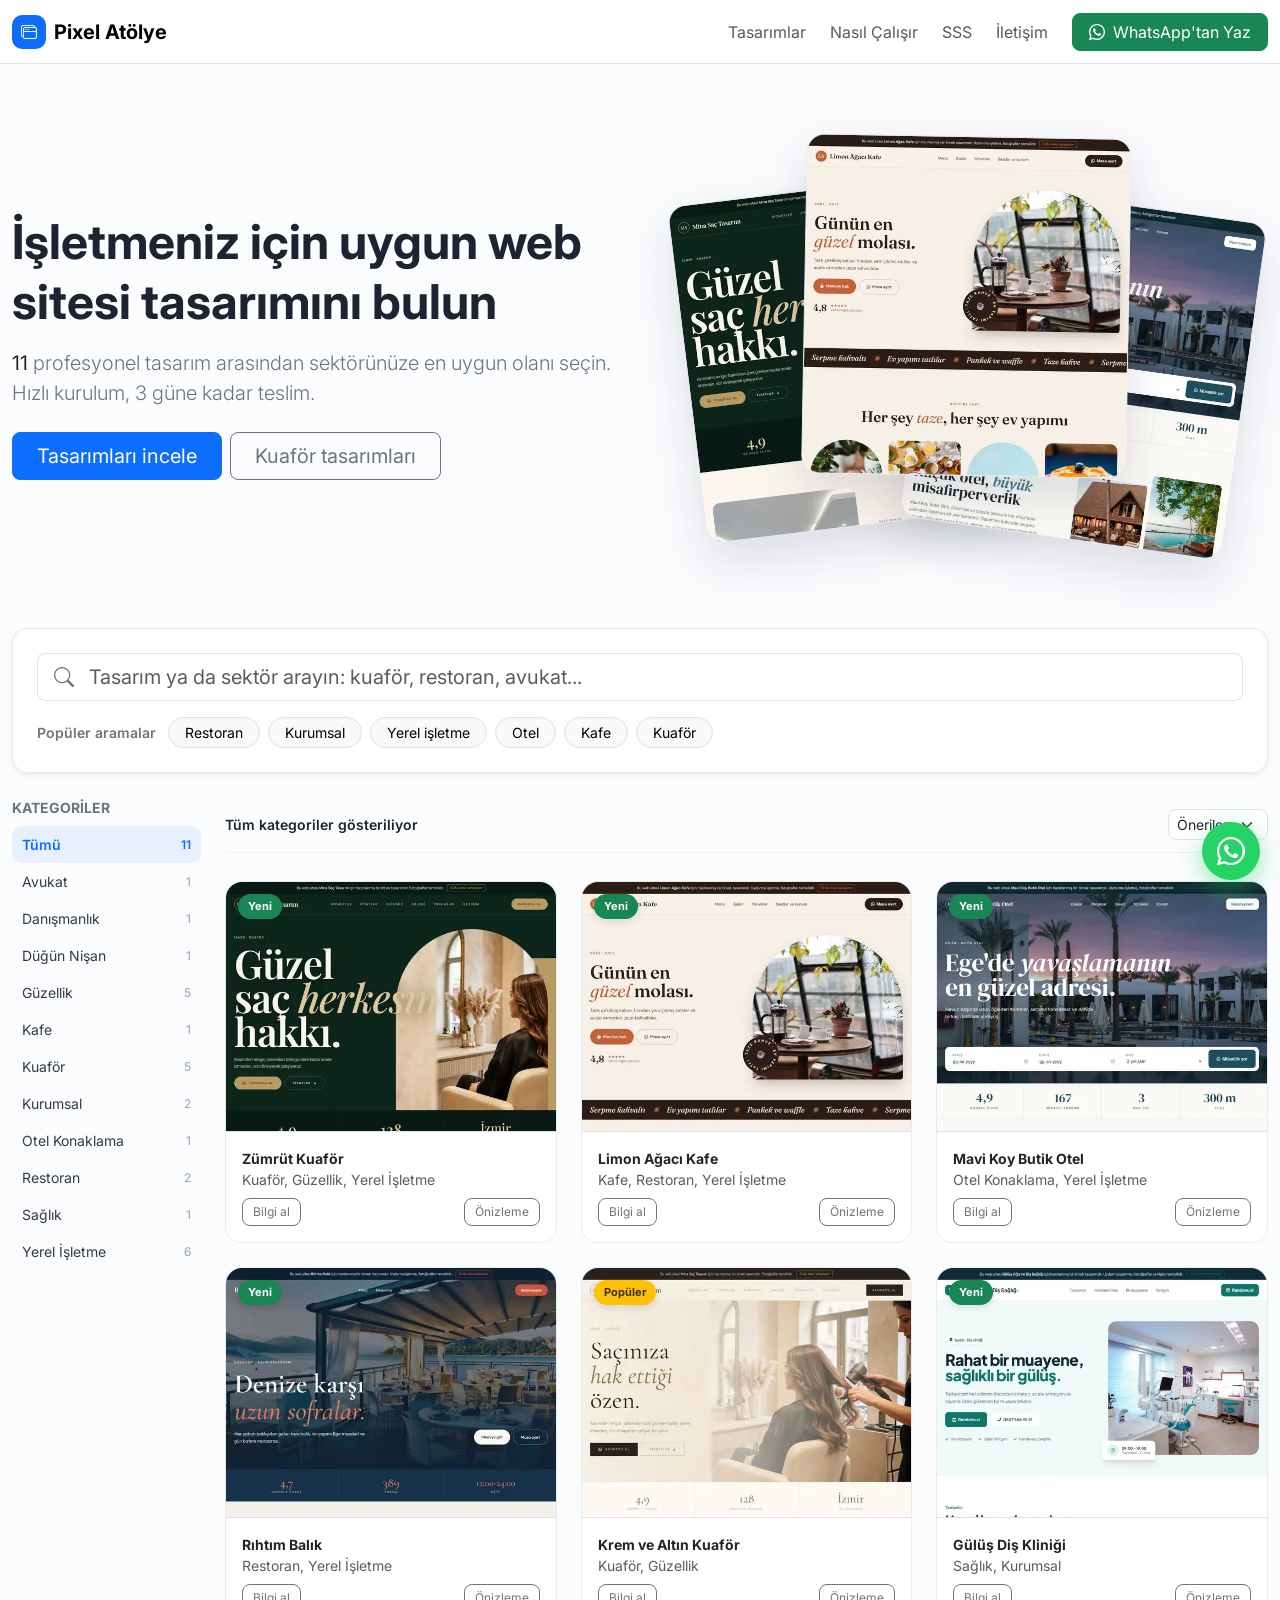
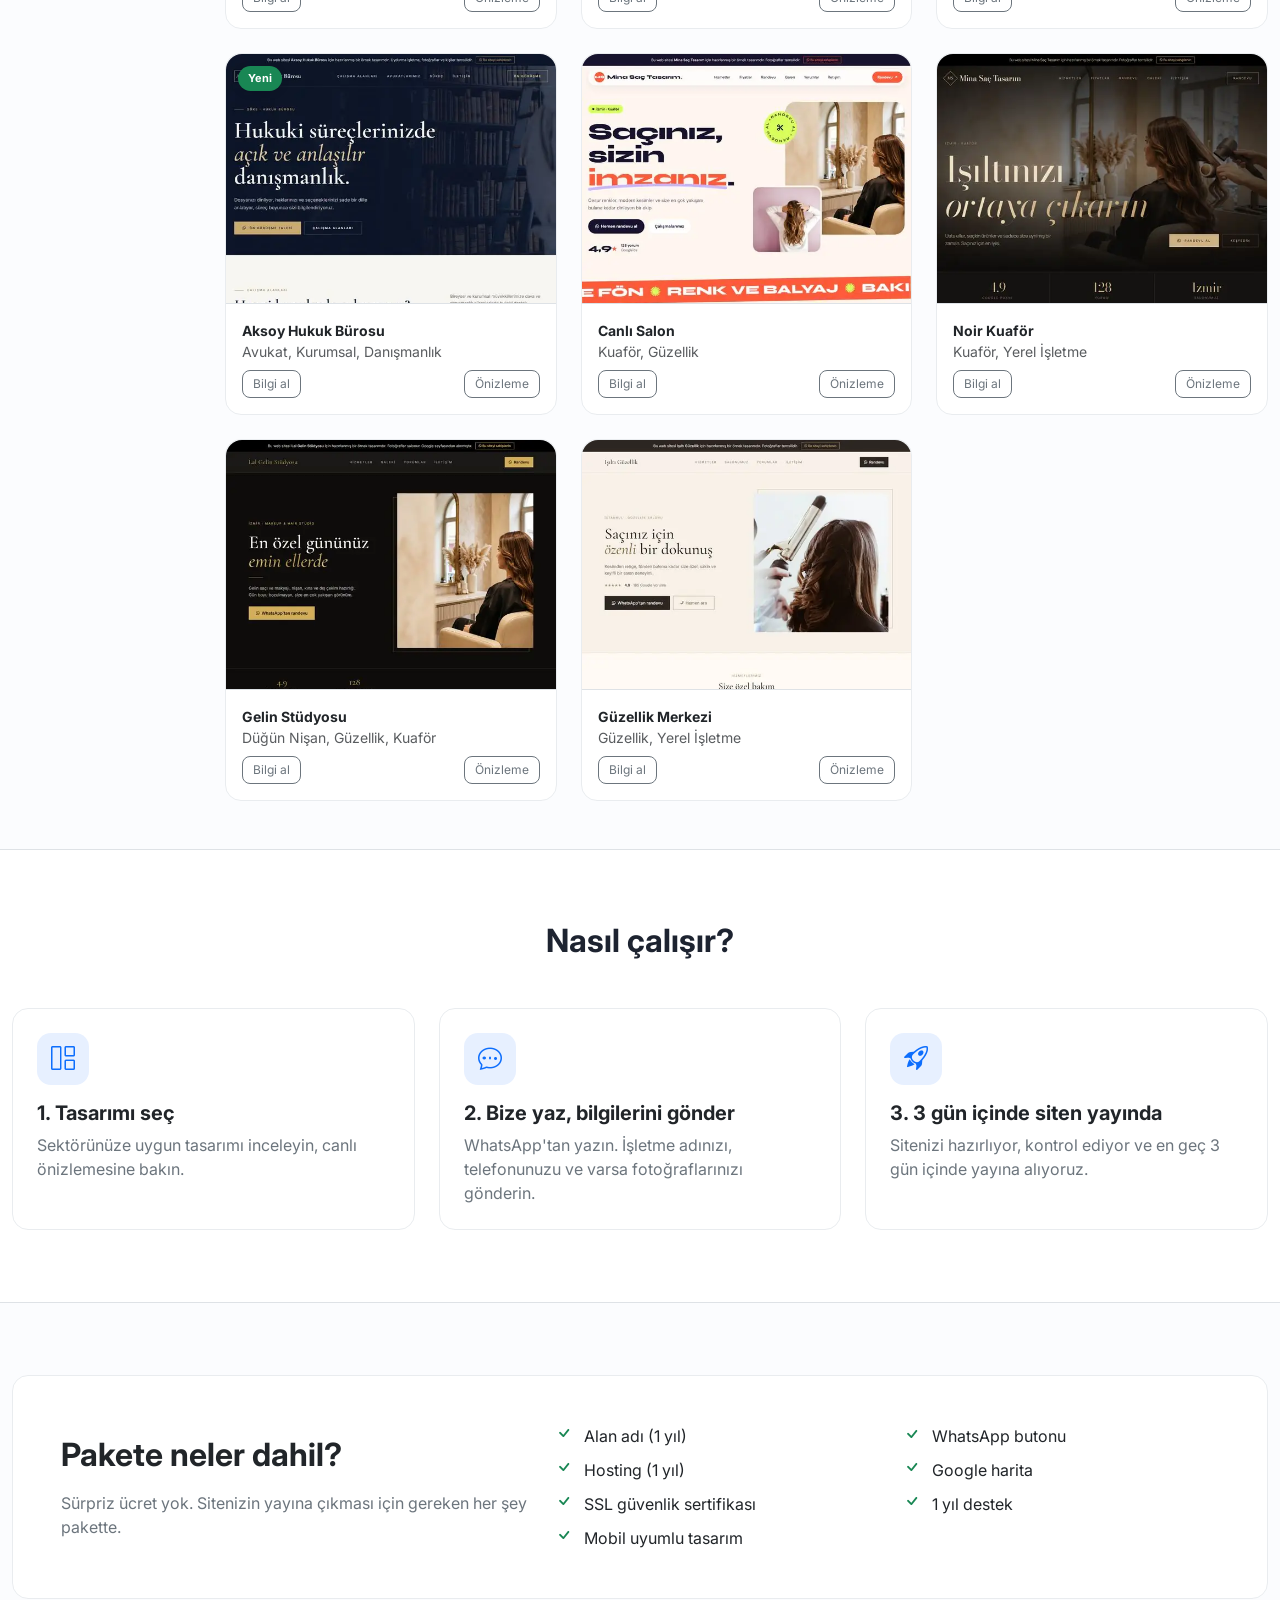
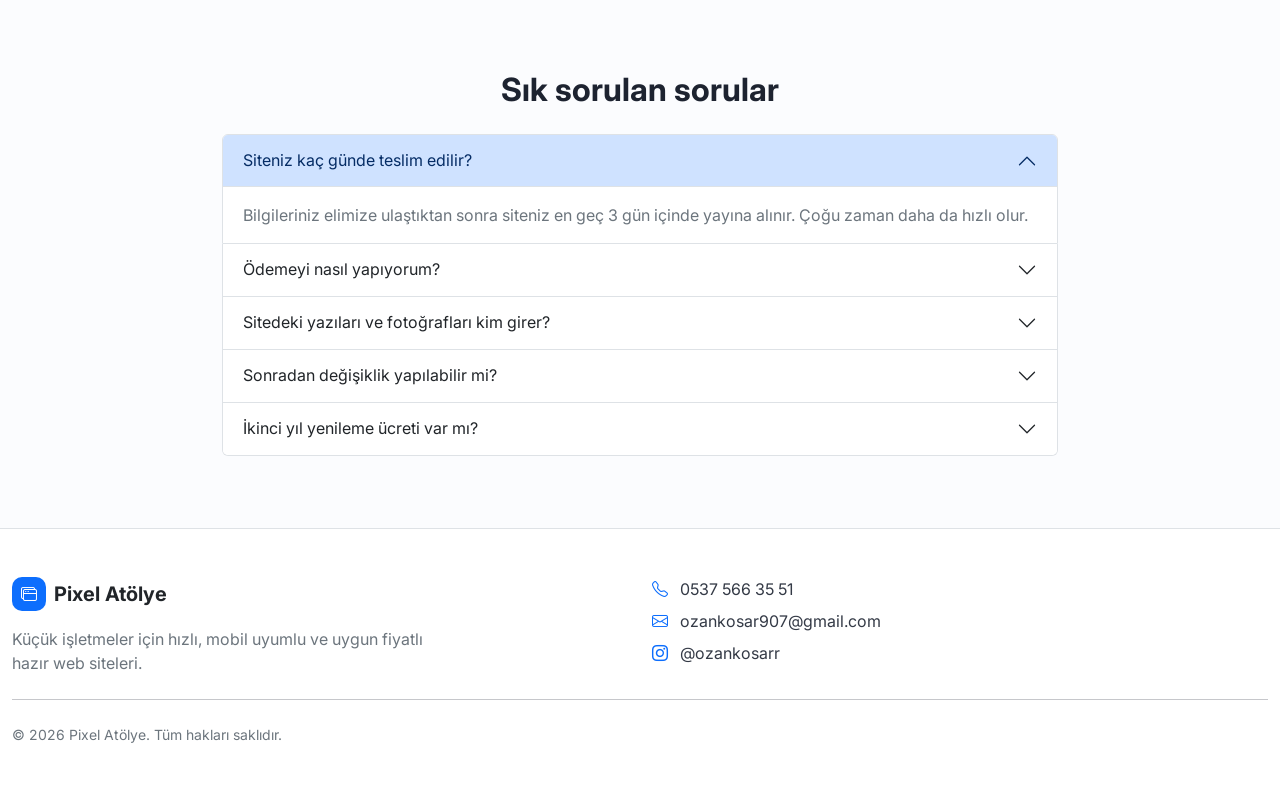
==== index.html @ 872833fd "Pixel Atölye vitrin sayfası Co-Authored-By: Claude Opus 5.5 <noreply@anthropic.com>" ====
<!DOCTYPE html>
<html lang="tr">
<head>
    <meta charset="UTF-8">
    <meta name="viewport" content="width=device-width, initial-scale=1">
    <title>Hazır Web Sitesi Tasarımları</title>
    <meta name="description" content="İşletmeniz için hazır web sitesi tasarımları. Sektörünüze uygun tasarımı seçin, 3 gün içinde siteniz yayında.">
    <link rel="icon" href="data:image/svg+xml,%3Csvg xmlns=%27http://www.w3.org/2000/svg%27 viewBox=%270 0 32 32%27%3E%3Crect width=%2732%27 height=%2732%27 rx=%279%27 fill=%27%230d6efd%27/%3E%3Crect x=%277%27 y=%279%27 width=%2718%27 height=%2714%27 rx=%272%27 fill=%27none%27 stroke=%27white%27 stroke-width=%272.5%27/%3E%3C/svg%3E">
    <link rel="preconnect" href="https://fonts.googleapis.com">
    <link href="https://fonts.googleapis.com/css2?family=Inter:wght@400;500;600;700;800&display=swap" rel="stylesheet">
    <link href="https://cdn.jsdelivr.net/npm/bootstrap@5.3.3/dist/css/bootstrap.min.css" rel="stylesheet">
    <link href="https://cdn.jsdelivr.net/npm/bootstrap-icons@1.11.3/font/bootstrap-icons.min.css" rel="stylesheet">
    <link href="style.css" rel="stylesheet">
</head>
<body>

    <!-- 1) ÜST MENÜ -->
    <nav class="navbar navbar-expand-lg bg-white border-bottom sticky-top ust-menu">
        <div class="container-xxl">
            <a class="navbar-brand d-flex align-items-center gap-2 fw-bold" href="#">
                <span class="logo-kutu"><i class="bi bi-window-stack"></i></span>
                <span data-ayar="markaAdi">Pixel Atölye</span>
            </a>
            <button class="navbar-toggler border-0" type="button" data-bs-toggle="collapse" data-bs-target="#menu" aria-label="Menüyü aç">
                <span class="navbar-toggler-icon"></span>
            </button>
            <div class="collapse navbar-collapse" id="menu">
                <ul class="navbar-nav ms-auto align-items-lg-center gap-lg-2">
                    <li class="nav-item"><a class="nav-link" href="#tasarimlar">Tasarımlar</a></li>
                    <li class="nav-item"><a class="nav-link" href="#nasil-calisir">Nasıl Çalışır</a></li>
                    <li class="nav-item"><a class="nav-link" href="#sss">SSS</a></li>
                    <li class="nav-item"><a class="nav-link" href="#iletisim">İletişim</a></li>
                    <li class="nav-item ms-lg-2 my-2 my-lg-0">
                        <a class="btn btn-success rounded-3 px-3" data-whatsapp="Merhaba, web sitesi hakkında bilgi almak istiyorum." target="_blank" rel="noopener">
                            <i class="bi bi-whatsapp me-1"></i> WhatsApp'tan Yaz
                        </a>
                    </li>
                </ul>
            </div>
        </div>
    </nav>

    <!-- 2) HERO -->
    <header class="hero py-5">
        <div class="container-xxl py-lg-4">
            <div class="row align-items-center g-5">
                <div class="col-lg-6">
                    <h1 class="display-5 fw-bolder lh-sm mb-3">İşletmeniz için uygun web sitesi tasarımını bulun</h1>
                    <p class="lead text-secondary mb-4">
                        <strong class="text-dark" id="tasarim-sayisi">0</strong> profesyonel tasarım arasından sektörünüze en uygun olanı seçin. Hızlı kurulum, 3 güne kadar teslim.
                    </p>
                    <div class="d-flex flex-wrap gap-2">
                        <a href="#tasarimlar" class="btn btn-primary btn-lg rounded-3 px-4">Tasarımları incele</a>
                        <button type="button" class="btn btn-outline-secondary btn-lg rounded-3 px-4" data-kategori-sec="Kuaför">Kuaför tasarımları</button>
                    </div>
                </div>
                <div class="col-lg-6">
                    <!-- Kolaj: ilk 3 tasarımın görseli JS ile dolar -->
                    <div class="kolaj" id="kolaj" aria-hidden="true">
                        <div class="kolaj-kart k1"><img alt=""></div>
                        <div class="kolaj-kart k2"><img alt=""></div>
                        <div class="kolaj-kart k3"><img alt=""></div>
                    </div>
                </div>
            </div>
        </div>
    </header>

    <!-- 3) ARAMA + POPÜLER ARAMALAR -->
    <section class="container-xxl mb-4">
        <div class="card rounded-4 border-light-subtle shadow-sm">
            <div class="card-body p-3 p-md-4">
                <div class="input-group input-group-lg">
                    <span class="input-group-text bg-white border-end-0"><i class="bi bi-search text-secondary"></i></span>
                    <input type="search" id="arama" class="form-control border-start-0 ps-0" placeholder="Tasarım ya da sektör arayın: kuaför, restoran, avukat..." autocomplete="off">
                </div>
                <div class="d-flex flex-wrap align-items-center gap-2 mt-3">
                    <span class="small text-secondary fw-semibold me-1">Popüler aramalar</span>
                    <button type="button" class="btn btn-sm btn-light border rounded-pill px-3" data-kategori-sec="Restoran">Restoran</button>
                    <button type="button" class="btn btn-sm btn-light border rounded-pill px-3" data-kategori-sec="Kurumsal">Kurumsal</button>
                    <button type="button" class="btn btn-sm btn-light border rounded-pill px-3" data-kategori-sec="Yerel İşletme">Yerel işletme</button>
                    <button type="button" class="btn btn-sm btn-light border rounded-pill px-3" data-kategori-sec="Otel Konaklama">Otel</button>
                    <button type="button" class="btn btn-sm btn-light border rounded-pill px-3" data-kategori-sec="Kafe">Kafe</button>
                    <button type="button" class="btn btn-sm btn-light border rounded-pill px-3" data-kategori-sec="Kuaför">Kuaför</button>
                </div>
            </div>
        </div>
    </section>

    <!-- 4) KATEGORİ MENÜSÜ + KARTLAR -->
    <main id="tasarimlar" class="container-xxl pb-5">
        <div class="row g-4">
            <!-- Masaüstü kategori listesi -->
            <aside class="col-lg-2 d-none d-lg-block">
                <div class="kategori-yan">
                    <p class="small fw-bold text-uppercase text-secondary mb-2">Kategoriler</p>
                    <div class="list-group list-group-flush kategori-listesi" id="kategori-listesi"></div>
                </div>
            </aside>

            <div class="col-lg-10">
                <!-- Sabit üst bar -->
                <div class="sonuc-bar d-flex flex-wrap align-items-center justify-content-between gap-2">
                    <div class="d-flex align-items-center gap-2">
                        <button type="button" class="btn btn-sm btn-outline-secondary rounded-3 d-lg-none" data-bs-toggle="modal" data-bs-target="#kategori-modal">
                            <i class="bi bi-funnel me-1"></i> Kategorileri göster
                        </button>
                        <span class="fw-semibold small" id="sonuc-yazi">Tüm kategoriler gösteriliyor</span>
                    </div>
                    <select id="siralama" class="form-select form-select-sm w-auto rounded-3" aria-label="Sıralama">
                        <option value="onerilen">Önerilen</option>
                        <option value="fiyat-artan">Fiyat artan</option>
                        <option value="fiyat-azalan">Fiyat azalan</option>
                        <option value="az">A-Z</option>
                    </select>
                </div>

                <div class="row g-4 mt-1" id="kartlar"></div>

                <div class="text-center py-5 d-none" id="sonuc-yok">
                    <i class="bi bi-search display-6 text-secondary"></i>
                    <p class="mt-3 mb-0 text-secondary">Aradığınız kriterde tasarım bulunamadı.</p>
                </div>
            </div>
        </div>
    </main>

    <!-- Mobil kategori modalı -->
    <div class="modal fade" id="kategori-modal" tabindex="-1" aria-label="Kategoriler">
        <div class="modal-dialog modal-fullscreen">
            <div class="modal-content">
                <div class="modal-header">
                    <h5 class="modal-title fw-bold">Kategoriler</h5>
                    <button type="button" class="btn-close" data-bs-dismiss="modal" aria-label="Kapat"></button>
                </div>
                <div class="modal-body">
                    <div class="list-group list-group-flush kategori-listesi" id="kategori-listesi-mobil"></div>
                </div>
            </div>
        </div>
    </div>

    <!-- 5) DETAY MODALI -->
    <div class="modal fade" id="detay-modal" tabindex="-1" aria-labelledby="detay-ad">
        <div class="modal-dialog modal-xl modal-fullscreen-lg-down modal-dialog-centered">
            <div class="modal-content rounded-4 overflow-hidden">
                <div class="row g-0 detay-govde">
                    <div class="col-lg-7 detay-gorsel">
                        <img id="detay-img" alt="" class="w-100 d-block">
                    </div>
                    <div class="col-lg-5 detay-bilgi p-4 p-lg-5">
                        <button type="button" class="btn-close position-absolute top-0 end-0 m-3" data-bs-dismiss="modal" aria-label="Kapat"></button>
                        <h2 class="h3 fw-bold mb-1" id="detay-ad"></h2>
                        <p class="text-secondary small mb-3" id="detay-kategoriler"></p>
                        <p class="h4 text-primary fw-bold mb-4" id="detay-fiyat"></p>
                        <p class="text-secondary" id="detay-aciklama"></p>
                        <h3 class="h6 fw-bold mt-4 mb-3">Bu tasarımın öne çıkan özellikleri</h3>
                        <ul class="list-unstyled tikli mb-4" id="detay-ozellikler"></ul>
                        <div class="d-grid gap-2">
                            <a id="detay-onizleme" class="btn btn-outline-primary rounded-3" target="_blank" rel="noopener"><i class="bi bi-eye me-1"></i> Canlı önizleme</a>
                            <a id="detay-siparis" class="btn btn-success rounded-3" target="_blank" rel="noopener"><i class="bi bi-whatsapp me-1"></i> WhatsApp ile bilgi al</a>
                        </div>
                    </div>
                </div>
            </div>
        </div>
    </div>

    <!-- 6) NASIL ÇALIŞIR -->
    <section id="nasil-calisir" class="py-5 bg-white border-top border-bottom">
        <div class="container-xxl py-lg-4">
            <h2 class="fw-bold text-center mb-5">Nasıl çalışır?</h2>
            <div class="row g-4">
                <div class="col-md-4">
                    <div class="card h-100 rounded-4 border-light-subtle adim-kart">
                        <div class="card-body p-4">
                            <span class="adim-ikon"><i class="bi bi-grid-1x2"></i></span>
                            <h3 class="h5 fw-bold mt-3">1. Tasarımı seç</h3>
                            <p class="text-secondary mb-0">Sektörünüze uygun tasarımı inceleyin, canlı önizlemesine bakın.</p>
                        </div>
                    </div>
                </div>
                <div class="col-md-4">
                    <div class="card h-100 rounded-4 border-light-subtle adim-kart">
                        <div class="card-body p-4">
                            <span class="adim-ikon"><i class="bi bi-chat-dots"></i></span>
                            <h3 class="h5 fw-bold mt-3">2. Bize yaz, bilgilerini gönder</h3>
                            <p class="text-secondary mb-0">WhatsApp'tan yazın. İşletme adınızı, telefonunuzu ve varsa fotoğraflarınızı gönderin.</p>
                        </div>
                    </div>
                </div>
                <div class="col-md-4">
                    <div class="card h-100 rounded-4 border-light-subtle adim-kart">
                        <div class="card-body p-4">
                            <span class="adim-ikon"><i class="bi bi-rocket-takeoff"></i></span>
                            <h3 class="h5 fw-bold mt-3">3. 3 gün içinde siten yayında</h3>
                            <p class="text-secondary mb-0">Sitenizi hazırlıyor, kontrol ediyor ve en geç 3 gün içinde yayına alıyoruz.</p>
                        </div>
                    </div>
                </div>
            </div>
        </div>
    </section>

    <!-- 7) PAKET İÇERİĞİ -->
    <section class="py-5">
        <div class="container-xxl py-lg-4">
            <div class="card rounded-4 border-light-subtle">
                <div class="card-body p-4 p-lg-5">
                    <div class="row g-4 align-items-center">
                        <div class="col-lg-5">
                            <h2 class="fw-bold mb-3">Pakete neler dahil?</h2>
                            <p class="text-secondary mb-0">Sürpriz ücret yok. Sitenizin yayına çıkması için gereken her şey pakette.</p>
                        </div>
                        <div class="col-lg-7">
                            <ul class="list-unstyled tikli paket-listesi mb-0">
                                <li>Alan adı (1 yıl)</li>
                                <li>Hosting (1 yıl)</li>
                                <li>SSL güvenlik sertifikası</li>
                                <li>Mobil uyumlu tasarım</li>
                                <li>WhatsApp butonu</li>
                                <li>Google harita</li>
                                <li>1 yıl destek</li>
                            </ul>
                        </div>
                    </div>
                </div>
            </div>
        </div>
    </section>

    <!-- 8) SSS -->
    <section id="sss" class="pb-5">
        <div class="container-xxl pb-lg-4" style="max-width: 860px;">
            <h2 class="fw-bold text-center mb-4">Sık sorulan sorular</h2>
            <div class="accordion" id="sss-liste">
                <div class="accordion-item">
                    <h3 class="accordion-header"><button class="accordion-button" type="button" data-bs-toggle="collapse" data-bs-target="#s1">Siteniz kaç günde teslim edilir?</button></h3>
                    <div id="s1" class="accordion-collapse collapse show" data-bs-parent="#sss-liste"><div class="accordion-body text-secondary">Bilgileriniz elimize ulaştıktan sonra siteniz en geç 3 gün içinde yayına alınır. Çoğu zaman daha da hızlı olur.</div></div>
                </div>
                <div class="accordion-item">
                    <h3 class="accordion-header"><button class="accordion-button collapsed" type="button" data-bs-toggle="collapse" data-bs-target="#s2">Ödemeyi nasıl yapıyorum?</button></h3>
                    <div id="s2" class="accordion-collapse collapse" data-bs-parent="#sss-liste"><div class="accordion-body text-secondary">Ödemeyi havale ya da EFT ile yapabilirsiniz. Ayrıntıları WhatsApp'tan konuşuruz.</div></div>
                </div>
                <div class="accordion-item">
                    <h3 class="accordion-header"><button class="accordion-button collapsed" type="button" data-bs-toggle="collapse" data-bs-target="#s3">Sitedeki yazıları ve fotoğrafları kim girer?</button></h3>
                    <div id="s3" class="accordion-collapse collapse" data-bs-parent="#sss-liste"><div class="accordion-body text-secondary">Biz gireriz. Siz bilgilerinizi ve fotoğraflarınızı göndermeniz yeterli. Fotoğrafınız yoksa Google işletme sayfanızdaki fotoğrafları kullanabiliriz.</div></div>
                </div>
                <div class="accordion-item">
                    <h3 class="accordion-header"><button class="accordion-button collapsed" type="button" data-bs-toggle="collapse" data-bs-target="#s4">Sonradan değişiklik yapılabilir mi?</button></h3>
                    <div id="s4" class="accordion-collapse collapse" data-bs-parent="#sss-liste"><div class="accordion-body text-secondary">Evet. Telefon, fiyat, hizmet ya da fotoğraf gibi küçük değişiklikleri destek süresi boyunca sizin için yaparız.</div></div>
                </div>
                <div class="accordion-item">
                    <h3 class="accordion-header"><button class="accordion-button collapsed" type="button" data-bs-toggle="collapse" data-bs-target="#s5">İkinci yıl yenileme ücreti var mı?</button></h3>
                    <div id="s5" class="accordion-collapse collapse" data-bs-parent="#sss-liste"><div class="accordion-body text-secondary">İlk yıl her şey pakete dahildir. İkinci yıldan itibaren alan adı, yayın ve destek için küçük bir yıllık ücret vardır. Tutarı baştan söyleriz.</div></div>
                </div>
            </div>
        </div>
    </section>

    <!-- 9) FOOTER -->
    <footer id="iletisim" class="bg-white border-top py-5">
        <div class="container-xxl">
            <div class="row g-4">
                <div class="col-md-6">
                    <a class="d-flex align-items-center gap-2 fw-bold text-dark text-decoration-none fs-5" href="#">
                        <span class="logo-kutu"><i class="bi bi-window-stack"></i></span>
                        <span data-ayar="markaAdi">Pixel Atölye</span>
                    </a>
                    <p class="text-secondary mt-3 mb-0" style="max-width: 420px;">Küçük işletmeler için hızlı, mobil uyumlu ve uygun fiyatlı hazır web siteleri.</p>
                </div>
                <div class="col-md-6">
                    <ul class="list-unstyled d-grid gap-2 mb-0 iletisim-listesi">
                        <li><i class="bi bi-telephone"></i> <a id="footer-telefon"></a></li>
                        <li><i class="bi bi-envelope"></i> <a id="footer-email"></a></li>
                        <li><i class="bi bi-instagram"></i> <a id="footer-instagram" target="_blank" rel="noopener"></a></li>
                    </ul>
                </div>
            </div>
            <hr class="my-4">
            <p class="small text-secondary mb-0">&copy; <span id="yil"></span> <span data-ayar="markaAdi">Pixel Atölye</span>. Tüm hakları saklıdır.</p>
        </div>
    </footer>

    <!-- 10) SABİT WHATSAPP BUTONU -->
    <a class="wa-sabit" data-whatsapp="Merhaba, web sitesi hakkında bilgi almak istiyorum." target="_blank" rel="noopener" aria-label="WhatsApp'tan yazın">
        <i class="bi bi-whatsapp"></i>
    </a>

    <script src="https://cdn.jsdelivr.net/npm/bootstrap@5.3.3/dist/js/bootstrap.bundle.min.js"></script>
    <script src="app.js"></script>
</body>
</html>
---- style.css ----
/* ===== Genel ===== */
:root {
    --zemin: #fbfcfe;
    --mavi: #0d6efd;
    --menu-yukseklik: 64px;
}
html { scroll-padding-top: 140px; }
html, body { overflow-x: clip; }
body { background: var(--zemin); font-family: Inter, system-ui, sans-serif; color: #1d2330; }

/* ===== Üst menü ===== */
.ust-menu { min-height: var(--menu-yukseklik); }
.logo-kutu {
    width: 34px; height: 34px; border-radius: 10px;
    display: inline-grid; place-items: center;
    background: var(--mavi); color: #fff; font-size: 16px;
}

/* ===== Hero kolajı: üst üste, hafif eğik 3 görsel ===== */
.kolaj { position: relative; height: 420px; max-width: 560px; margin: 0 auto; }
.kolaj-kart {
    position: absolute; width: 58%; height: 340px; overflow: hidden;
    background: #fff; border: 1px solid #e6e9ef; border-radius: 18px;
    box-shadow: 0 20px 50px rgba(20, 30, 60, .14);
}
.kolaj-kart img { width: 100%; display: block; }
.kolaj .k1 { left: 0; top: 50px; transform: rotate(-7deg); z-index: 1; }
.kolaj .k2 { left: 21%; top: 0; transform: rotate(1deg); z-index: 3; }
.kolaj .k3 { right: 0; top: 64px; transform: rotate(8deg); z-index: 2; }
@media (max-width: 575.98px) {
    .kolaj { height: 300px; }
    .kolaj-kart { height: 240px; }
}

/* ===== Kategori listesi ===== */
.kategori-yan { position: sticky; top: calc(var(--menu-yukseklik) + 16px); max-height: calc(100vh - 100px); overflow-y: auto; }
.kategori-listesi .list-group-item {
    display: flex; justify-content: space-between; align-items: center;
    border: 0; border-radius: 10px; padding: 8px 10px; font-size: 14px;
    background: transparent; color: #343a46; cursor: pointer;
}
.kategori-listesi .list-group-item:hover { background: #eef2f8; }
.kategori-listesi .list-group-item.active { background: #e7f0ff; color: var(--mavi); font-weight: 600; }
.kategori-listesi .sayi { font-size: 12px; color: #98a1b0; }
.kategori-listesi .active .sayi { color: var(--mavi); }

/* ===== Sonuç barı (sabit) ===== */
.sonuc-bar {
    position: sticky; top: var(--menu-yukseklik); z-index: 10;
    background: rgba(251, 252, 254, .94); backdrop-filter: blur(6px);
    padding: 12px 0; border-bottom: 1px solid #edf0f4;
}

/* ===== Tasarım kartı ===== */
.tasarim-kart {
    cursor: pointer; background: #fff;
    transition: transform .3s ease, box-shadow .3s ease, border-color .3s ease;
}
.tasarim-kart:hover {
    transform: scale(1.03);
    box-shadow: 0 14px 38px rgba(20, 30, 60, .12);
    border-color: var(--mavi) !important;
}
.kart-gorsel { position: relative; height: 250px; overflow: hidden; background: #f1f3f7; }
/* Görsel kartın üzerine gelince 2 saniyede aşağısını gösterecek şekilde yukarı kayar (mesafeyi JS hesaplar) */
.kart-gorsel img { width: 100%; display: block; transform: translateY(0); transition: transform 2s ease-in-out; }
.rozet {
    position: absolute; top: 12px; left: 12px; z-index: 2;
    font-size: 11px; font-weight: 700; padding: 4px 10px; border-radius: 999px;
    box-shadow: 0 2px 8px rgba(0, 0, 0, .12);
}
.rozet-yeni { background: #198754; color: #fff; }
.rozet-populer { background: #ffc107; color: #3b2f00; }
.btn-xs { font-size: 12px; padding: 4px 10px; }

/* ===== Detay modalı ===== */
@media (min-width: 992px) {
    .detay-govde { height: min(84vh, 820px); }
    .detay-gorsel { height: 100%; overflow-y: auto; background: #f1f3f7; border-right: 1px solid #e6e9ef; }
    .detay-bilgi { height: 100%; overflow-y: auto; position: relative; }
}
@media (max-width: 991.98px) {
    .detay-gorsel { max-height: 55vh; overflow-y: auto; background: #f1f3f7; }
    .detay-bilgi { position: relative; }
}

/* ===== Tikli liste ===== */
.tikli li { position: relative; padding-left: 30px; margin-bottom: 10px; }
.tikli li::before {
    content: "\F26E"; font-family: "bootstrap-icons";
    position: absolute; left: 0; top: -1px; font-size: 20px; line-height: 1; color: #198754;
}
.paket-listesi { columns: 2; column-gap: 32px; }
@media (max-width: 575.98px) { .paket-listesi { columns: 1; } }

/* ===== Nasıl çalışır ===== */
.adim-ikon {
    width: 52px; height: 52px; border-radius: 14px; display: inline-grid; place-items: center;
    background: #e7f0ff; color: var(--mavi); font-size: 24px;
}

/* ===== Footer ===== */
.iletisim-listesi i { color: var(--mavi); margin-right: 8px; }
.iletisim-listesi a { color: #343a46; text-decoration: none; }
.iletisim-listesi a:hover { color: var(--mavi); }

/* ===== Sabit WhatsApp butonu ===== */
.wa-sabit {
    position: fixed; right: 20px; bottom: 20px; z-index: 1040;
    width: 58px; height: 58px; border-radius: 50%;
    display: grid; place-items: center;
    background: #25d366; color: #fff; font-size: 28px;
    box-shadow: 0 8px 24px rgba(37, 211, 102, .45);
    transition: transform .2s;
}
.wa-sabit:hover { transform: scale(1.08); color: #fff; }

@media (prefers-reduced-motion: reduce) {
    .kart-gorsel img, .tasarim-kart { transition: none; }
}
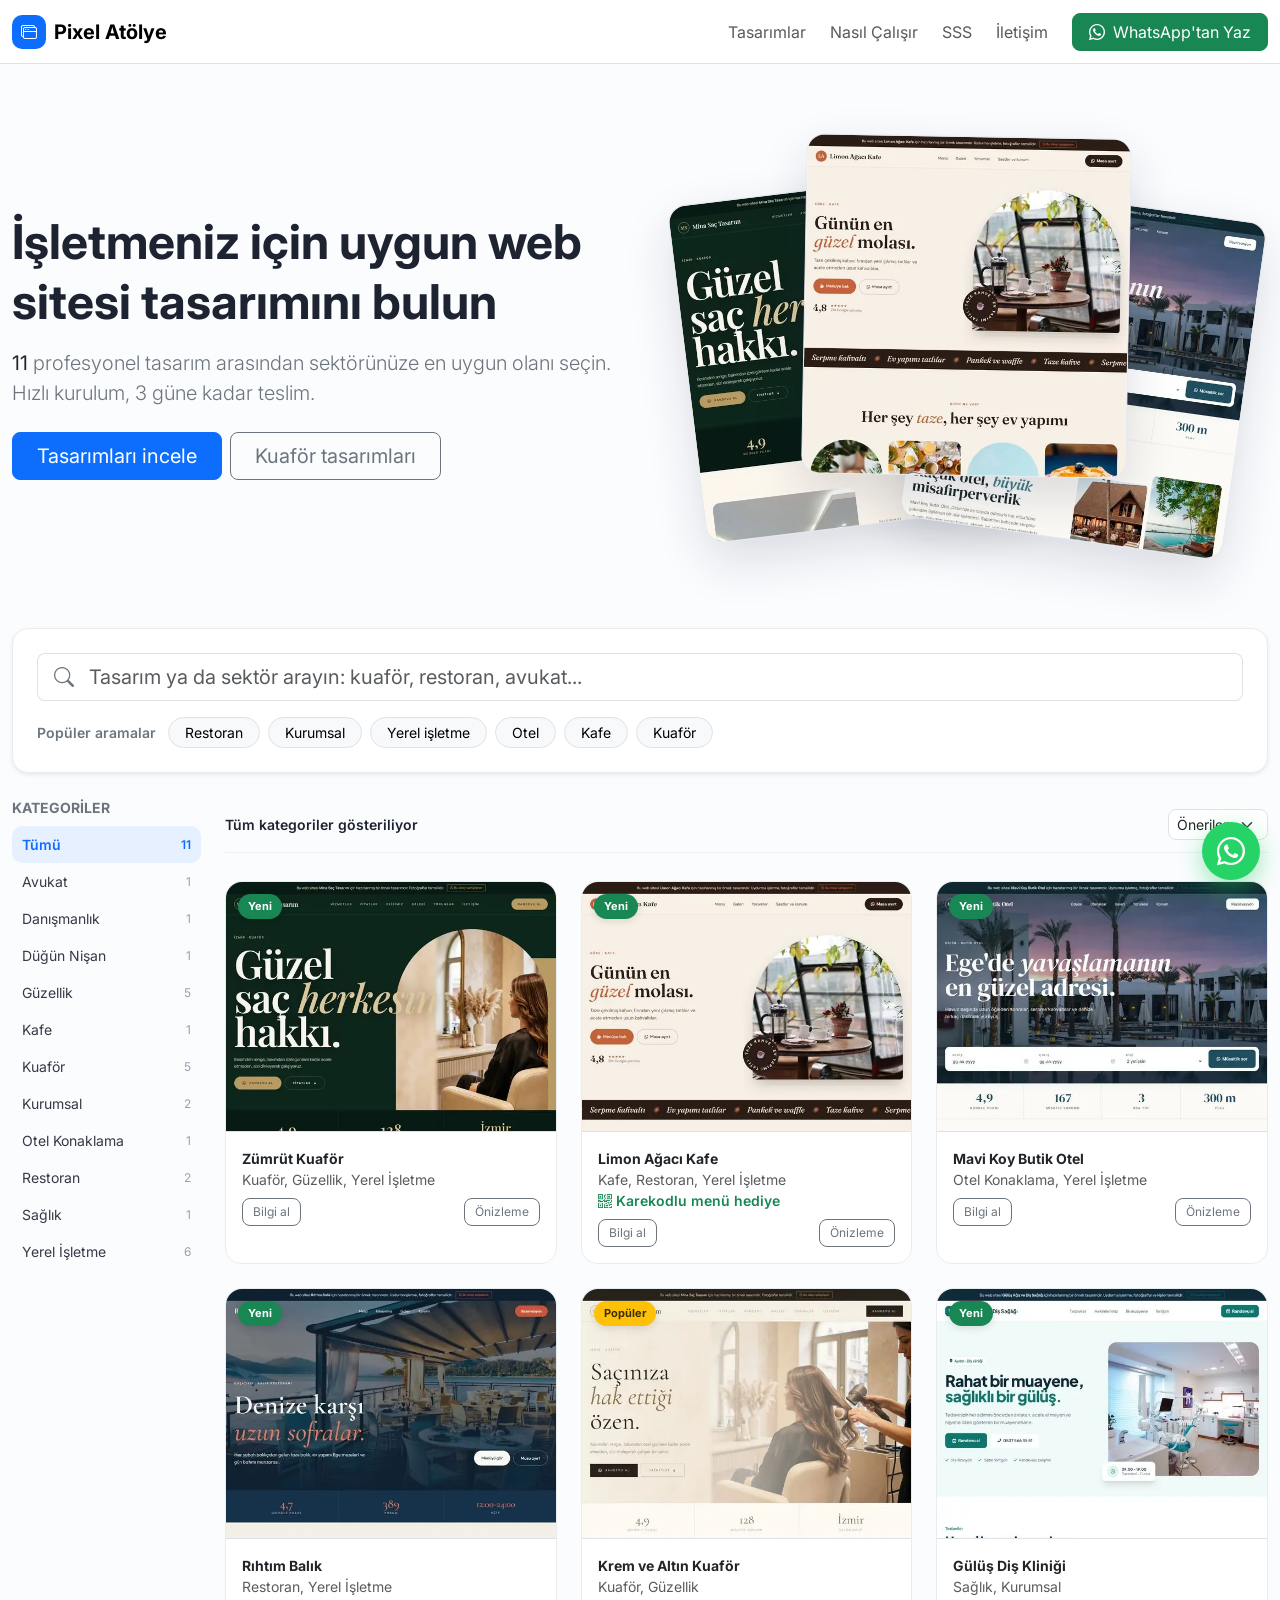
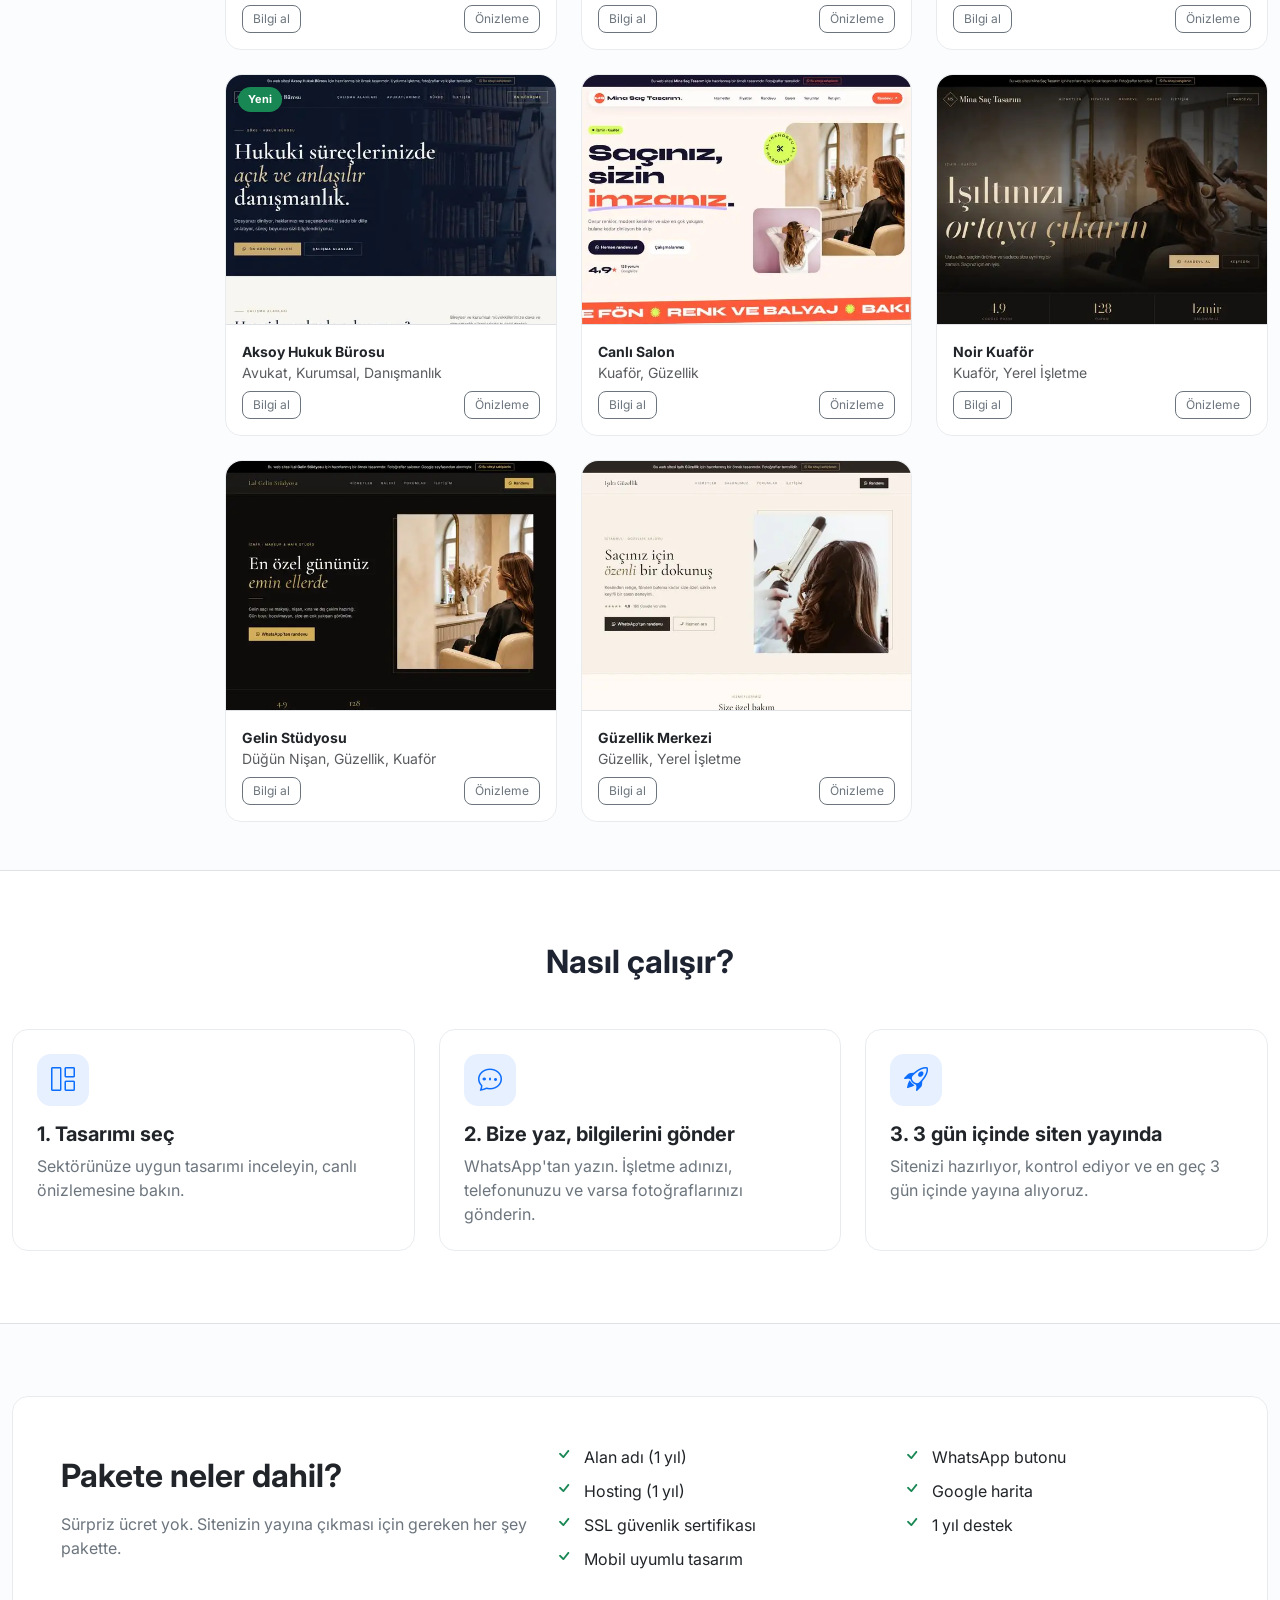
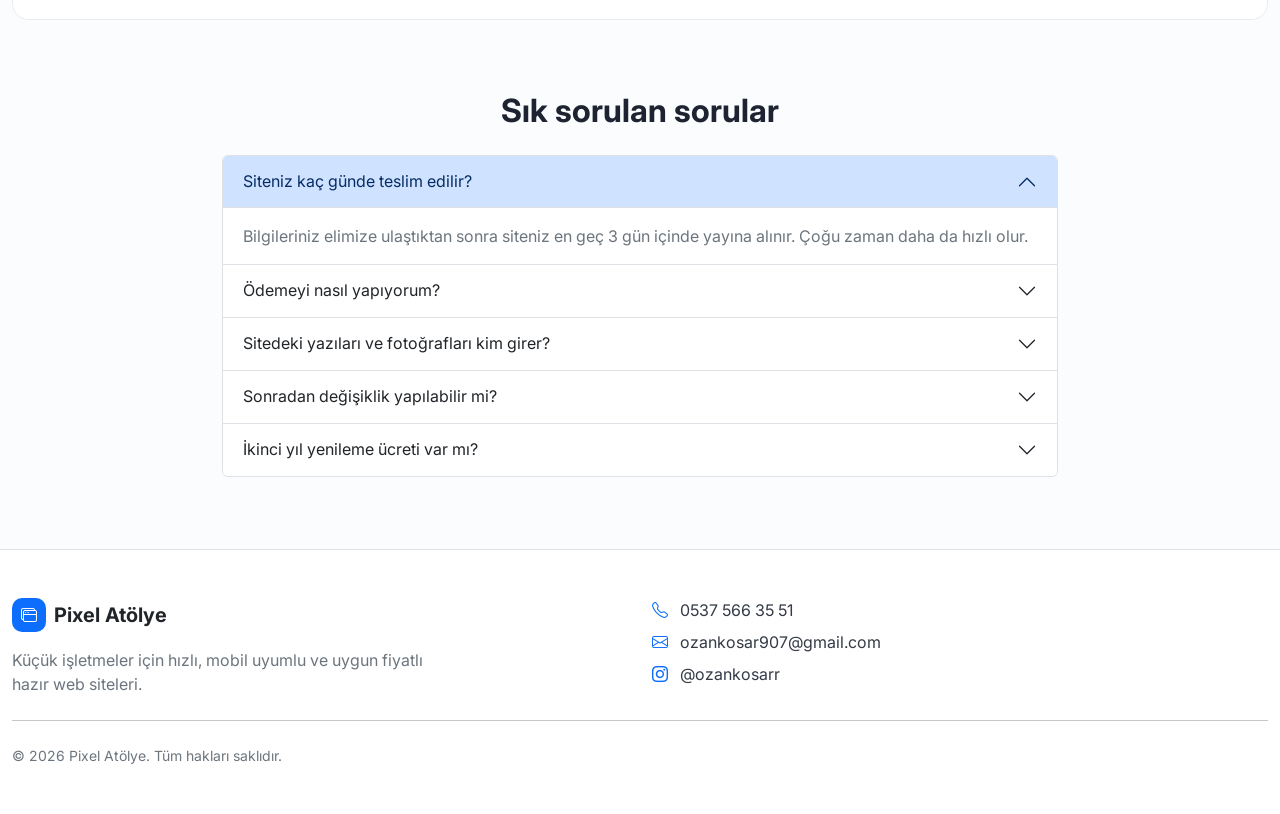
==== commit 13cba68a: "Kafe tasarımına karekodlu menü önizlemesi, kafe ve restorana menü hediyesi notu Co-Authored-By: Clau" ====
--- a/index.html
+++ b/index.html
@@ -158,6 +158,7 @@
                         <ul class="list-unstyled tikli mb-4" id="detay-ozellikler"></ul>
                         <div class="d-grid gap-2">
                             <a id="detay-onizleme" class="btn btn-outline-primary rounded-3" target="_blank" rel="noopener"><i class="bi bi-eye me-1"></i> Canlı önizleme</a>
+                            <a id="detay-menu" class="btn btn-outline-primary rounded-3 d-none" target="_blank" rel="noopener"><i class="bi bi-qr-code me-1"></i> Karekodlu menüyü gör</a>
                             <a id="detay-siparis" class="btn btn-success rounded-3" target="_blank" rel="noopener"><i class="bi bi-whatsapp me-1"></i> WhatsApp ile bilgi al</a>
                         </div>
                     </div>
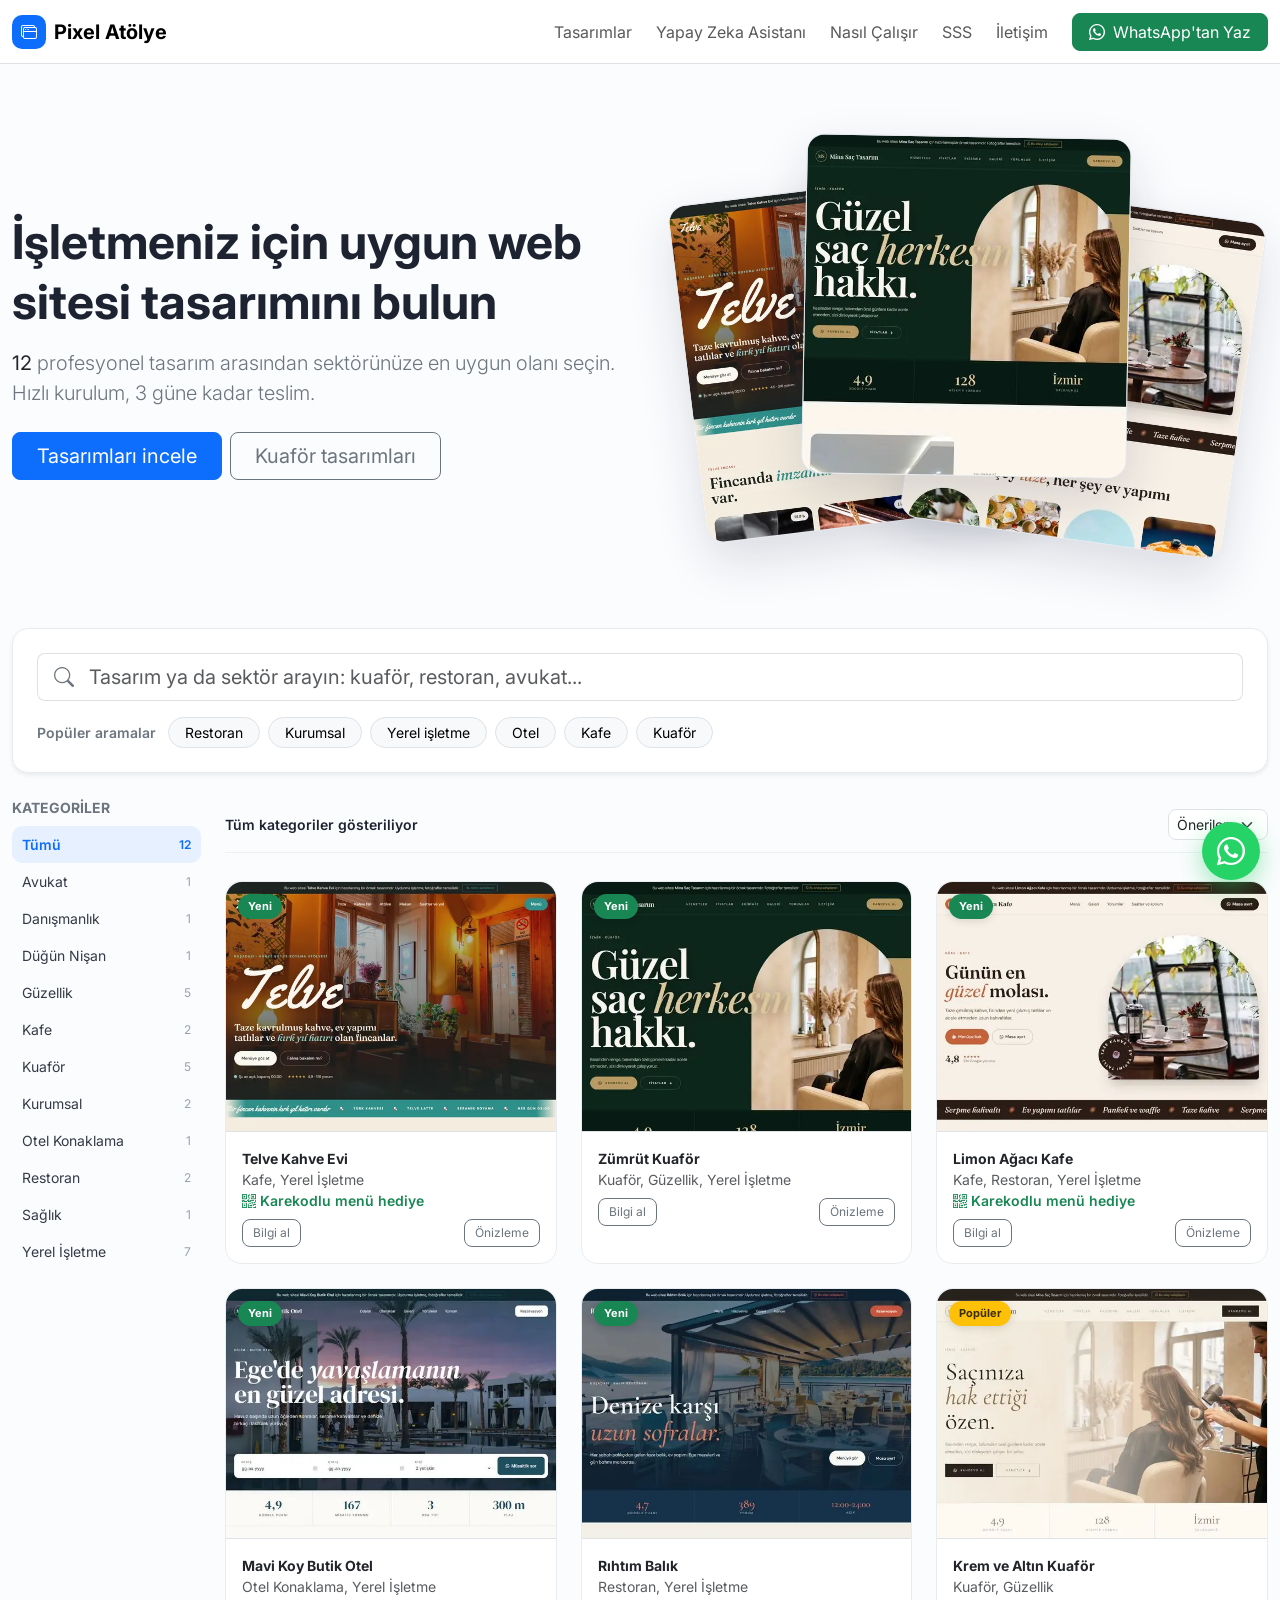
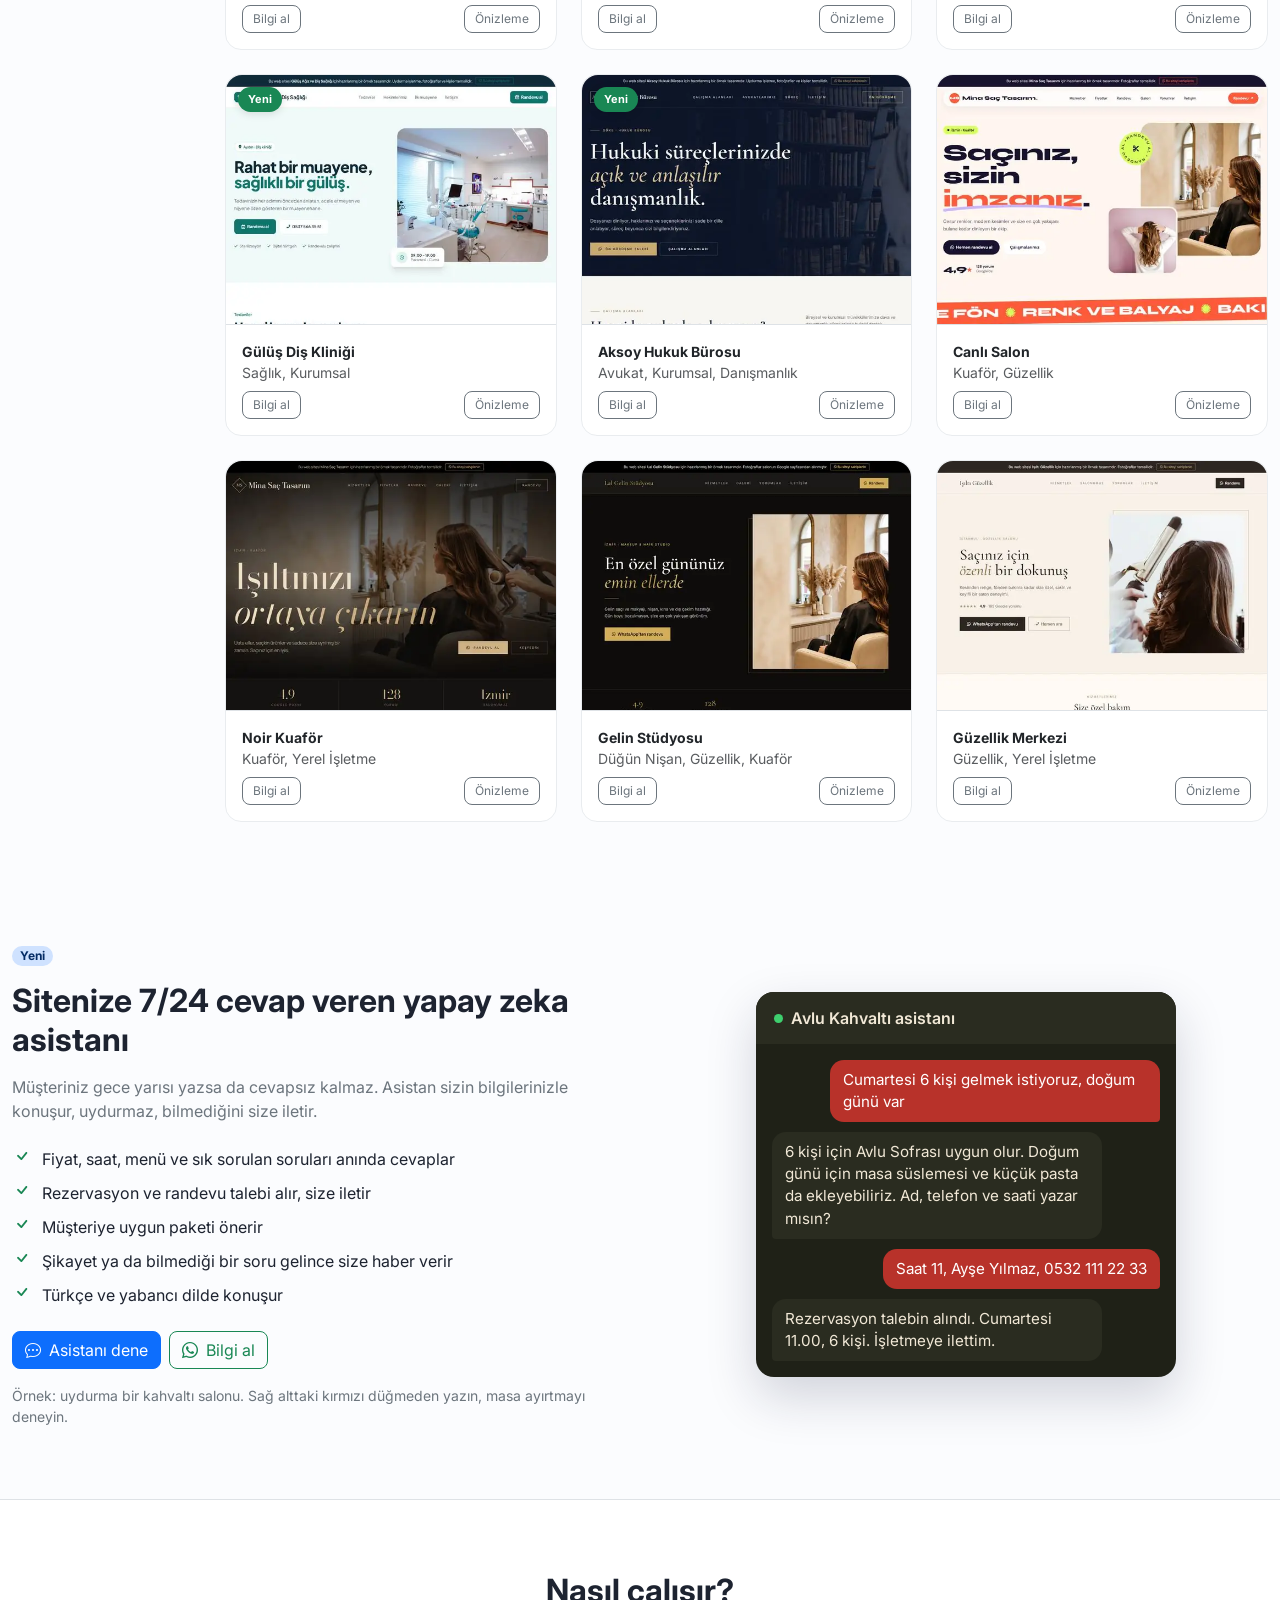
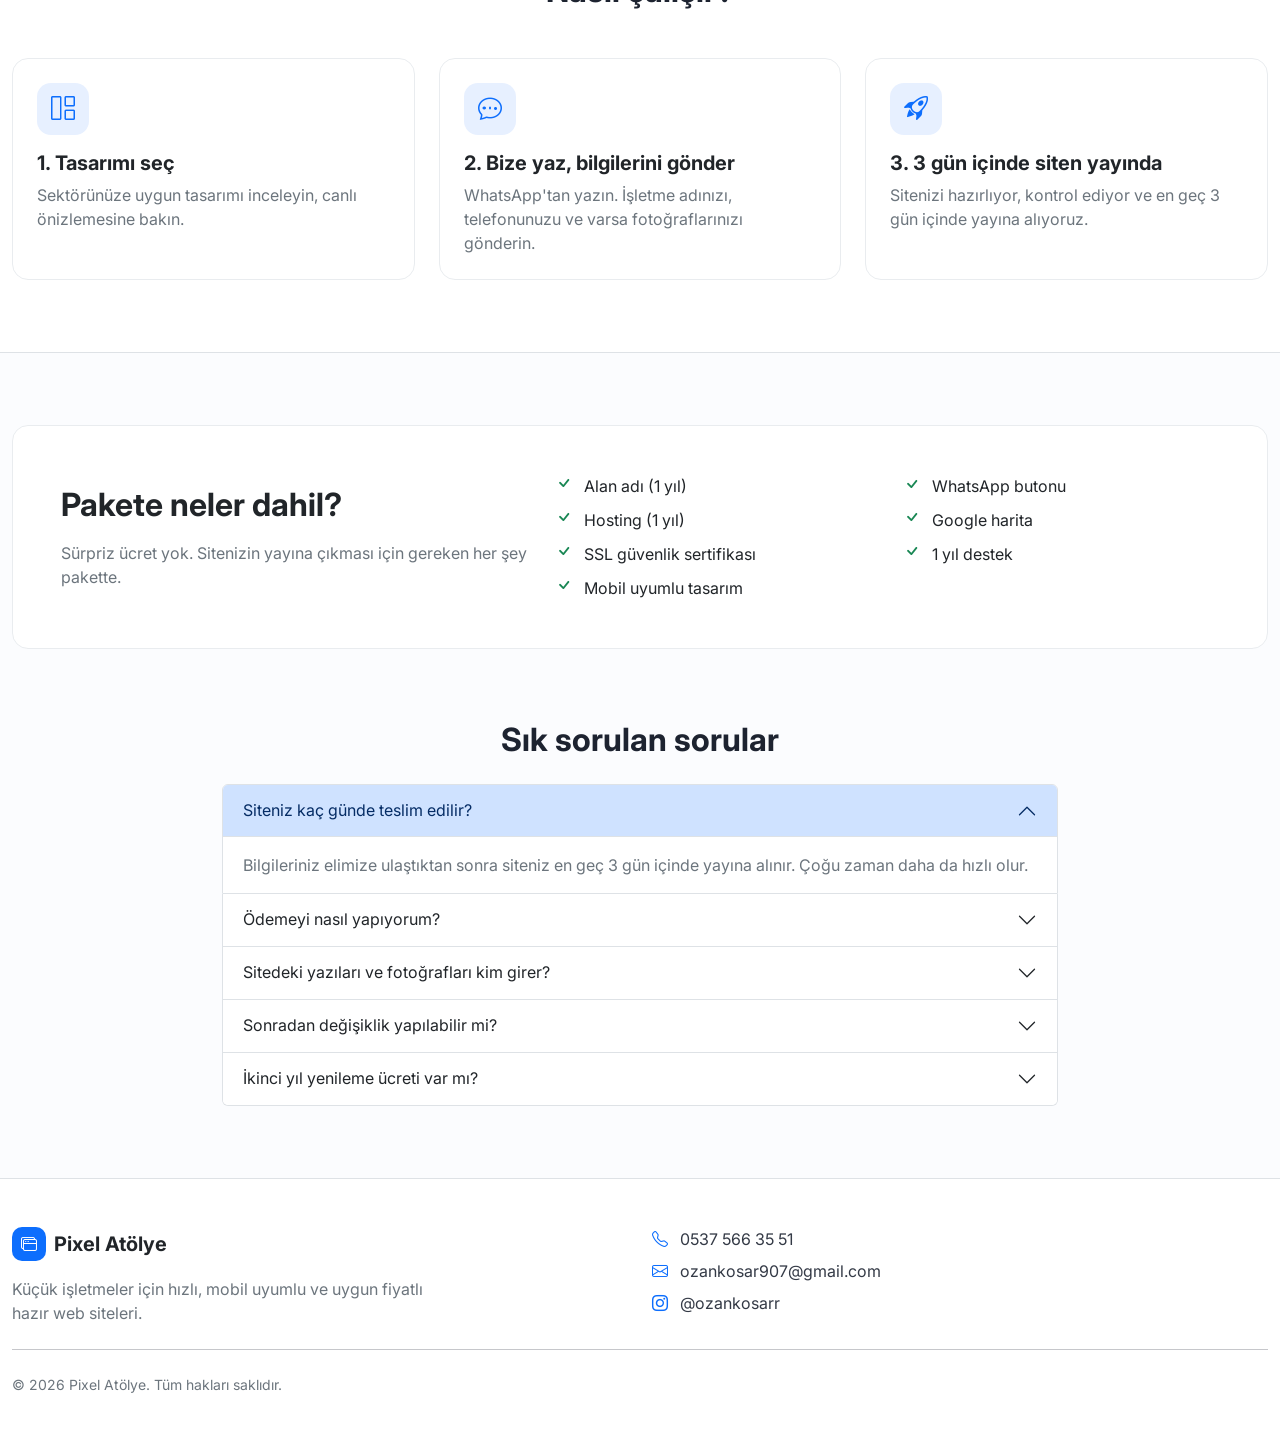
==== commit 599a8403: "Vitrine yapay zeka asistanı bölümü ve canlı deneme linki Co-Authored-By: Claude Opus 5.5 <noreply@an" ====
--- a/index.html
+++ b/index.html
@@ -27,6 +27,7 @@
             <div class="collapse navbar-collapse" id="menu">
                 <ul class="navbar-nav ms-auto align-items-lg-center gap-lg-2">
                     <li class="nav-item"><a class="nav-link" href="#tasarimlar">Tasarımlar</a></li>
+                    <li class="nav-item"><a class="nav-link" href="#asistan">Yapay Zeka Asistanı</a></li>
                     <li class="nav-item"><a class="nav-link" href="#nasil-calisir">Nasıl Çalışır</a></li>
                     <li class="nav-item"><a class="nav-link" href="#sss">SSS</a></li>
                     <li class="nav-item"><a class="nav-link" href="#iletisim">İletişim</a></li>
@@ -167,6 +168,42 @@
         </div>
     </div>
 
+    <!-- 6a) YAPAY ZEKA ASİSTANI -->
+    <section id="asistan" class="py-5">
+        <div class="container-xxl py-lg-4">
+            <div class="row g-5 align-items-center">
+                <div class="col-lg-6">
+                    <span class="badge rounded-pill bg-primary-subtle text-primary-emphasis mb-3">Yeni</span>
+                    <h2 class="fw-bold mb-3">Sitenize 7/24 cevap veren yapay zeka asistanı</h2>
+                    <p class="text-secondary mb-4">Müşteriniz gece yarısı yazsa da cevapsız kalmaz. Asistan sizin bilgilerinizle konuşur, uydurmaz, bilmediğini size iletir.</p>
+                    <ul class="list-unstyled tikli mb-4">
+                        <li>Fiyat, saat, menü ve sık sorulan soruları anında cevaplar</li>
+                        <li>Rezervasyon ve randevu talebi alır, size iletir</li>
+                        <li>Müşteriye uygun paketi önerir</li>
+                        <li>Şikayet ya da bilmediği bir soru gelince size haber verir</li>
+                        <li>Türkçe ve yabancı dilde konuşur</li>
+                    </ul>
+                    <div class="d-flex flex-wrap gap-2">
+                        <a href="https://asistan-production-4d8e.up.railway.app/avlu/" target="_blank" rel="noopener" class="btn btn-primary rounded-3"><i class="bi bi-chat-dots me-1"></i> Asistanı dene</a>
+                        <a data-whatsapp="Merhaba, siteme yapay zeka asistanı eklemek istiyorum" target="_blank" rel="noopener" class="btn btn-outline-success rounded-3"><i class="bi bi-whatsapp me-1"></i> Bilgi al</a>
+                    </div>
+                    <p class="small text-secondary mt-3 mb-0">Örnek: uydurma bir kahvaltı salonu. Sağ alttaki kırmızı düğmeden yazın, masa ayırtmayı deneyin.</p>
+                </div>
+                <div class="col-lg-6">
+                    <div class="asistan-onizleme mx-auto" aria-hidden="true">
+                        <div class="ao-baslik"><span class="ao-nokta"></span> Avlu Kahvaltı asistanı</div>
+                        <div class="ao-mesajlar">
+                            <div class="ao-m ao-ben">Cumartesi 6 kişi gelmek istiyoruz, doğum günü var</div>
+                            <div class="ao-m ao-bot">6 kişi için Avlu Sofrası uygun olur. Doğum günü için masa süslemesi ve küçük pasta da ekleyebiliriz. Ad, telefon ve saati yazar mısın?</div>
+                            <div class="ao-m ao-ben">Saat 11, Ayşe Yılmaz, 0532 111 22 33</div>
+                            <div class="ao-m ao-bot">Rezervasyon talebin alındı. Cumartesi 11.00, 6 kişi. İşletmeye ilettim.</div>
+                        </div>
+                    </div>
+                </div>
+            </div>
+        </div>
+    </section>
+
     <!-- 6) NASIL ÇALIŞIR -->
     <section id="nasil-calisir" class="py-5 bg-white border-top border-bottom">
         <div class="container-xxl py-lg-4">
--- a/style.css
+++ b/style.css
@@ -118,3 +118,15 @@
 @media (prefers-reduced-motion: reduce) {
     .kart-gorsel img, .tasarim-kart { transition: none; }
 }
+
+/* ===== Yapay zeka asistanı önizlemesi ===== */
+.asistan-onizleme {
+    max-width: 420px; background: #1f2117; color: #f1e8d6; border-radius: 18px;
+    box-shadow: 0 20px 50px rgba(20, 30, 60, .18); overflow: hidden;
+}
+.ao-baslik { padding: 14px 18px; background: #2a2c20; font-weight: 600; display: flex; align-items: center; gap: 8px; }
+.ao-nokta { width: 9px; height: 9px; border-radius: 50%; background: #3ecf6e; }
+.ao-mesajlar { padding: 16px; display: flex; flex-direction: column; gap: 10px; }
+.ao-m { max-width: 85%; padding: 9px 13px; border-radius: 14px; font-size: .95rem; line-height: 1.45; }
+.ao-ben { align-self: flex-end; background: #b8322a; color: #fff; border-bottom-right-radius: 4px; }
+.ao-bot { align-self: flex-start; background: #2a2c20; border-bottom-left-radius: 4px; }
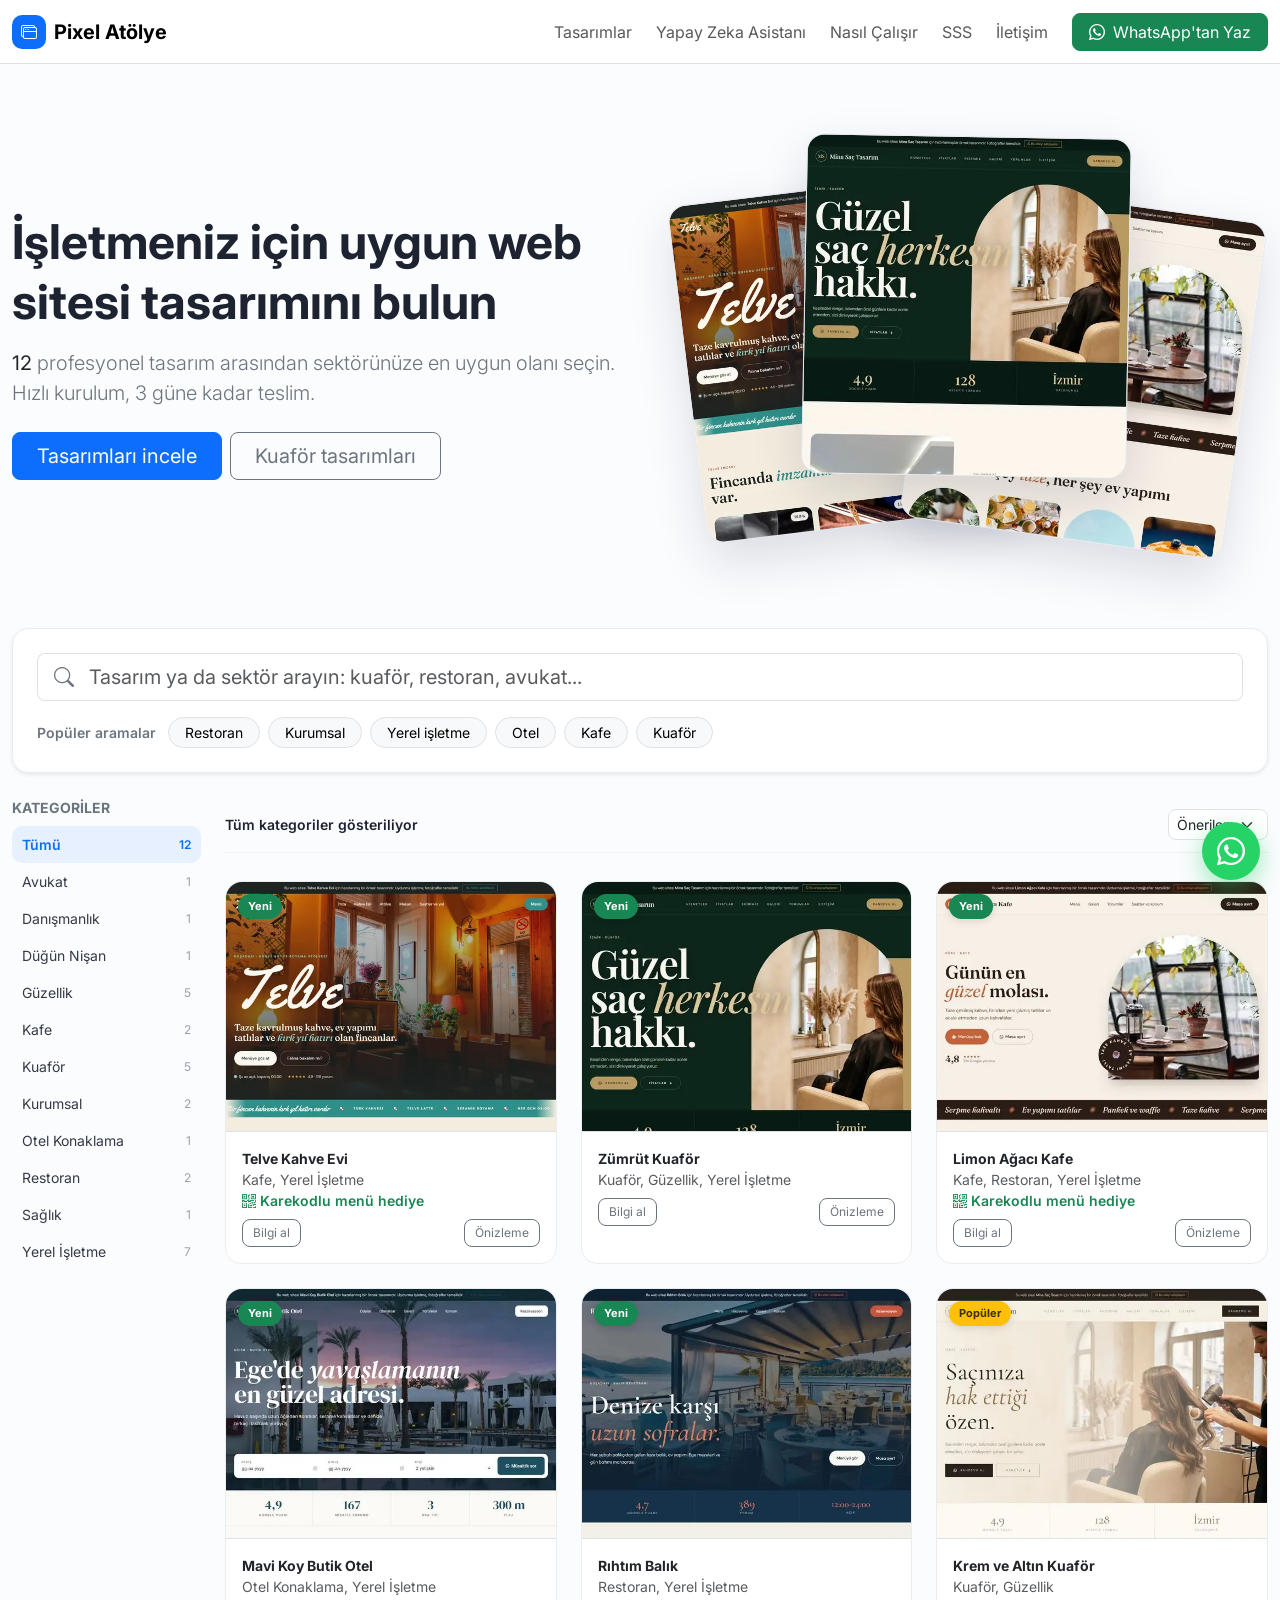
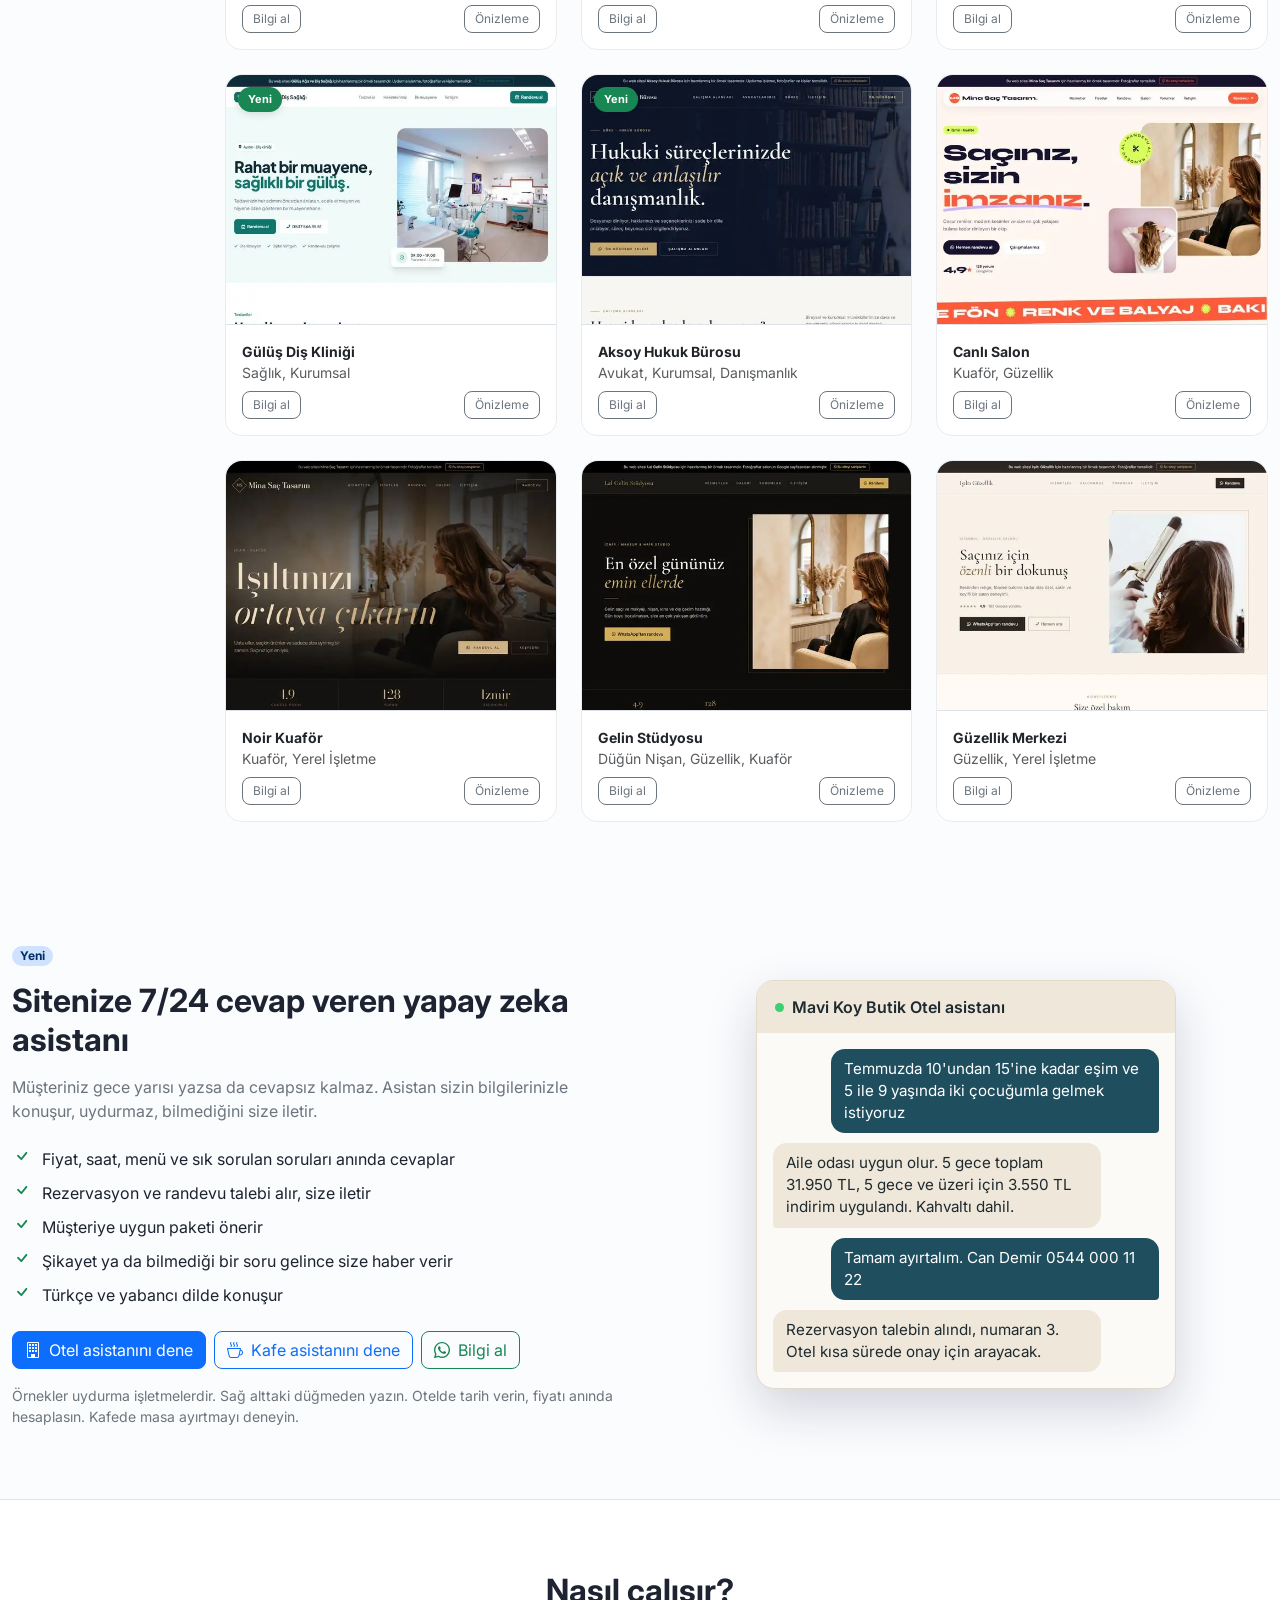
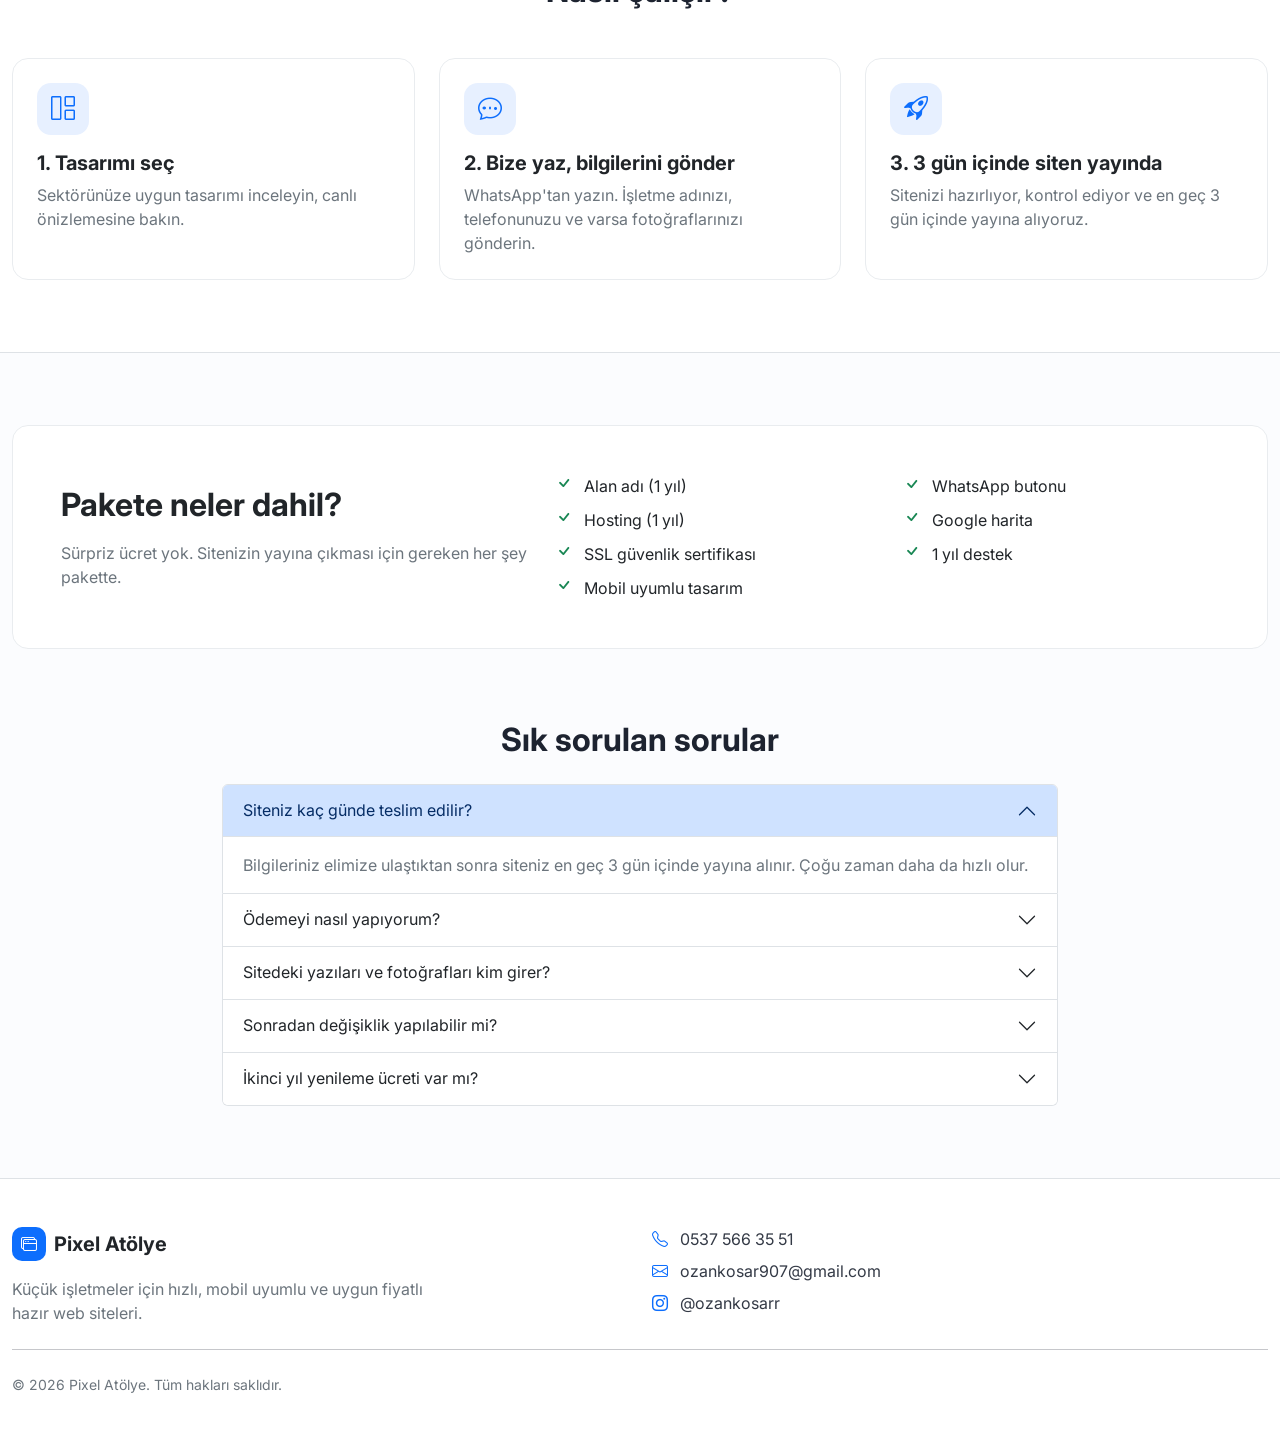
==== commit 4937d49d: "Vitrin asistan bölümüne otel örneği ve deneme düğmesi Co-Authored-By: Claude Opus 5.5 <noreply@anthr" ====
--- a/index.html
+++ b/index.html
@@ -184,19 +184,20 @@
                         <li>Türkçe ve yabancı dilde konuşur</li>
                     </ul>
                     <div class="d-flex flex-wrap gap-2">
-                        <a href="https://asistan-production-4d8e.up.railway.app/avlu/" target="_blank" rel="noopener" class="btn btn-primary rounded-3"><i class="bi bi-chat-dots me-1"></i> Asistanı dene</a>
+                        <a href="https://asistan-production-4d8e.up.railway.app/otel/" target="_blank" rel="noopener" class="btn btn-primary rounded-3"><i class="bi bi-building me-1"></i> Otel asistanını dene</a>
+                        <a href="https://asistan-production-4d8e.up.railway.app/avlu/" target="_blank" rel="noopener" class="btn btn-outline-primary rounded-3"><i class="bi bi-cup-hot me-1"></i> Kafe asistanını dene</a>
                         <a data-whatsapp="Merhaba, siteme yapay zeka asistanı eklemek istiyorum" target="_blank" rel="noopener" class="btn btn-outline-success rounded-3"><i class="bi bi-whatsapp me-1"></i> Bilgi al</a>
                     </div>
-                    <p class="small text-secondary mt-3 mb-0">Örnek: uydurma bir kahvaltı salonu. Sağ alttaki kırmızı düğmeden yazın, masa ayırtmayı deneyin.</p>
+                    <p class="small text-secondary mt-3 mb-0">Örnekler uydurma işletmelerdir. Sağ alttaki düğmeden yazın. Otelde tarih verin, fiyatı anında hesaplasın. Kafede masa ayırtmayı deneyin.</p>
                 </div>
                 <div class="col-lg-6">
                     <div class="asistan-onizleme mx-auto" aria-hidden="true">
-                        <div class="ao-baslik"><span class="ao-nokta"></span> Avlu Kahvaltı asistanı</div>
+                        <div class="ao-baslik"><span class="ao-nokta"></span> Mavi Koy Butik Otel asistanı</div>
                         <div class="ao-mesajlar">
-                            <div class="ao-m ao-ben">Cumartesi 6 kişi gelmek istiyoruz, doğum günü var</div>
-                            <div class="ao-m ao-bot">6 kişi için Avlu Sofrası uygun olur. Doğum günü için masa süslemesi ve küçük pasta da ekleyebiliriz. Ad, telefon ve saati yazar mısın?</div>
-                            <div class="ao-m ao-ben">Saat 11, Ayşe Yılmaz, 0532 111 22 33</div>
-                            <div class="ao-m ao-bot">Rezervasyon talebin alındı. Cumartesi 11.00, 6 kişi. İşletmeye ilettim.</div>
+                            <div class="ao-m ao-ben">Temmuzda 10'undan 15'ine kadar eşim ve 5 ile 9 yaşında iki çocuğumla gelmek istiyoruz</div>
+                            <div class="ao-m ao-bot">Aile odası uygun olur. 5 gece toplam 31.950 TL, 5 gece ve üzeri için 3.550 TL indirim uygulandı. Kahvaltı dahil.</div>
+                            <div class="ao-m ao-ben">Tamam ayırtalım. Can Demir 0544 000 11 22</div>
+                            <div class="ao-m ao-bot">Rezervasyon talebin alındı, numaran 3. Otel kısa sürede onay için arayacak.</div>
                         </div>
                     </div>
                 </div>
--- a/style.css
+++ b/style.css
@@ -121,12 +121,12 @@
 
 /* ===== Yapay zeka asistanı önizlemesi ===== */
 .asistan-onizleme {
-    max-width: 420px; background: #1f2117; color: #f1e8d6; border-radius: 18px;
+    max-width: 420px; background: #fbfaf7; color: #1d2a2f; border: 1px solid #e3d9c8; border-radius: 18px;
     box-shadow: 0 20px 50px rgba(20, 30, 60, .18); overflow: hidden;
 }
-.ao-baslik { padding: 14px 18px; background: #2a2c20; font-weight: 600; display: flex; align-items: center; gap: 8px; }
+.ao-baslik { padding: 14px 18px; background: #efe7da; font-weight: 600; display: flex; align-items: center; gap: 8px; }
 .ao-nokta { width: 9px; height: 9px; border-radius: 50%; background: #3ecf6e; }
 .ao-mesajlar { padding: 16px; display: flex; flex-direction: column; gap: 10px; }
 .ao-m { max-width: 85%; padding: 9px 13px; border-radius: 14px; font-size: .95rem; line-height: 1.45; }
-.ao-ben { align-self: flex-end; background: #b8322a; color: #fff; border-bottom-right-radius: 4px; }
-.ao-bot { align-self: flex-start; background: #2a2c20; border-bottom-left-radius: 4px; }
+.ao-ben { align-self: flex-end; background: #1f4e5f; color: #fff; border-bottom-right-radius: 4px; }
+.ao-bot { align-self: flex-start; background: #efe7da; border-bottom-left-radius: 4px; }
